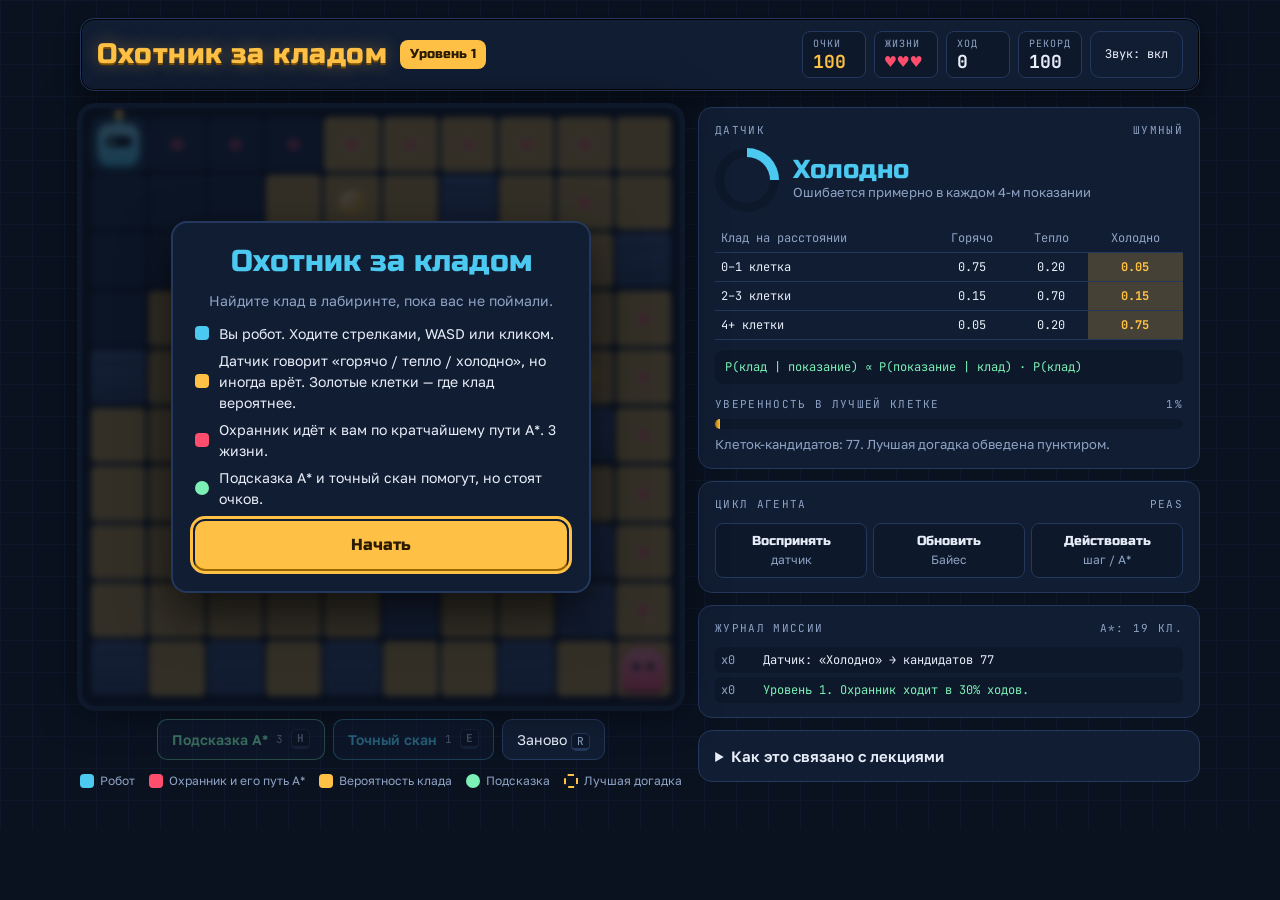
==== game.html @ e3e674cb "Add files via upload" ====
<!doctype html><html><head><meta charset=utf8><meta name=viewport content="width=device-width,initial-scale=1,viewport-fit=cover"><style>:root{color-scheme:light;box-sizing:border-box;padding-top:env(safe-area-inset-top,0px);padding-bottom:env(safe-area-inset-bottom,0px)}html{scroll-padding-top:env(safe-area-inset-top,0px)}body{margin:0;padding:0;font:14px -apple-system,BlinkMacSystemFont,sans-serif;background:#fff;color:#000}img{max-width:100%}[hidden]:not([hidden=until-found i]){display:none!important}</style></head><body>
<title>Охотник за кладом</title>
<meta name="claude:viewport-fit-sides" content="cover">
<link rel="preconnect" href="https://fonts.googleapis.com">
<link rel="stylesheet" href="https://fonts.googleapis.com/css2?family=Russo+One&family=Golos+Text:wght@400;500;600;700&family=JetBrains+Mono:wght@400;600;700&display=swap">
<style>
/* Layout: arcade cabinet — HUD strip on top, glowing dungeon board left, mission console right; single dark game world */
:root{
  color-scheme:dark;
  --bg:#0A1220; --panel:#111D33; --panel2:#0E182B; --floor:#16243E; --line:#24375C;
  --ink:#E8EEF9; --muted:#8FA3C4; --wall:#2E3F66; --wall2:#3B5080;
  --gold:#FFC145; --robot:#4CC9F0; --guard:#FF4D6D; --hint:#7CF0B5;
  --display:"Russo One","Golos Text",system-ui,sans-serif;
  --body:"Golos Text",system-ui,-apple-system,"Segoe UI",sans-serif;
  --mono:"JetBrains Mono",ui-monospace,Menlo,monospace;
}
*{box-sizing:border-box}
[hidden]{display:none!important}
html,body{background:var(--bg)}
body{color:var(--ink);font-family:var(--body);font-size:15px;line-height:1.5;
  background-image:linear-gradient(var(--panel2) 1px,transparent 1px),linear-gradient(90deg,var(--panel2) 1px,transparent 1px);
  background-size:32px 32px;
  padding-left:max(16px,env(safe-area-inset-left,0px));padding-right:max(16px,env(safe-area-inset-right,0px));padding-block:18px 40px}
.wrap{max-width:1120px;margin:0 auto;display:grid;gap:16px}

/* HUD */
.hud{display:flex;flex-wrap:wrap;gap:12px 20px;align-items:center;justify-content:space-between;
  background:var(--panel);border:1px solid var(--line);border-radius:14px;padding:12px 16px;box-shadow:0 0 0 1px #000 inset,0 8px 24px #0006}
.logo{display:flex;align-items:center;gap:12px}
.logo h1{font-family:var(--display);font-weight:400;font-size:clamp(20px,3.2vw,28px);margin:0;line-height:1;letter-spacing:.02em;
  color:var(--gold);text-shadow:0 2px 0 #7a4f00,0 0 18px color-mix(in oklab,var(--gold) 40%,transparent)}
.lvl{font-family:var(--display);font-size:13px;padding:5px 10px;border-radius:8px;background:var(--gold);color:#2a1a00;white-space:nowrap}
.stats{display:flex;flex-wrap:wrap;gap:8px}
.st{display:grid;gap:0;min-width:64px;padding:4px 10px;border-radius:8px;background:var(--panel2);border:1px solid var(--line)}
.st span{font-size:10px;text-transform:uppercase;letter-spacing:.1em;color:var(--muted);font-family:var(--mono)}
.st b{font-family:var(--mono);font-size:18px;font-variant-numeric:tabular-nums;line-height:1.2}
.hearts b{color:var(--guard);letter-spacing:2px}
.hearts b i{font-style:normal;color:var(--line)}
.score b{color:var(--gold)}
.iconbtn{font-family:var(--mono);font-size:12px}

.main{display:grid;grid-template-columns:minmax(0,1.2fr) minmax(0,1fr);gap:16px;align-items:start}
@media (max-width:860px){.main{grid-template-columns:minmax(0,1fr)}}

/* Board */
.stage{display:grid;gap:12px}
.boardShell{position:relative;width:100%;max-width:600px;margin:0 auto}
.board{display:grid;grid-template-columns:repeat(10,1fr);gap:3px;padding:8px;border-radius:14px;width:100%;aspect-ratio:1;position:relative;
  background:#060C17;border:2px solid var(--line);box-shadow:0 0 0 4px var(--panel2),0 0 40px #0008, inset 0 0 30px #000a;touch-action:manipulation;transition:box-shadow .3s}
.board.danger{animation:danger 1s ease-in-out infinite}
@keyframes danger{50%{box-shadow:0 0 0 4px var(--panel2),0 0 38px color-mix(in oklab,var(--guard) 70%,transparent),inset 0 0 30px #000a}}
.board.shake{animation:shake .45s}
@keyframes shake{20%{transform:translate(-8px,2px)}40%{transform:translate(7px,-3px)}60%{transform:translate(-5px,2px)}80%{transform:translate(3px,0)}}
.cell{position:relative;border-radius:5px;display:grid;place-items:center;
  background:linear-gradient(color-mix(in srgb,var(--gold) calc(var(--p,0)*72%),transparent),color-mix(in srgb,var(--gold) calc(var(--p,0)*72%),transparent)),var(--floor);
  box-shadow:inset 0 -2px 0 #0005;font-family:var(--mono);font-size:clamp(8px,1.5vw,11px);font-weight:600;transition:background .4s}
.cell.wall{background:linear-gradient(180deg,var(--wall2),var(--wall));box-shadow:inset 0 2px 0 #ffffff14,inset 0 -3px 0 #0007}
.cell.wall::before{content:"";position:absolute;inset:22% 10%;border-top:2px solid #0004;border-bottom:2px solid #0004}
.cell.visited::before{content:"";position:absolute;width:12%;aspect-ratio:1;border-radius:50%;background:color-mix(in oklab,var(--robot) 45%,transparent);bottom:14%;right:14%}
.cell.adj{cursor:pointer;outline:2px solid color-mix(in oklab,var(--robot) 45%,transparent);outline-offset:-2px}
.cell.adj:hover{outline-color:var(--robot);background:color-mix(in srgb,var(--robot) 22%,var(--floor))}
.cell.best{outline:2px dashed var(--gold);outline-offset:-3px}
.cell .pct{color:#1b1200;opacity:calc(.35 + var(--p,0));pointer-events:none}
.cell .pct.lo{color:var(--muted)}
.cell.gpath::after,.cell.hpath::after{content:"";position:absolute;width:24%;aspect-ratio:1;border-radius:50%;pointer-events:none}
.cell.gpath::after{background:var(--guard);opacity:.55}
.cell.hpath::after{background:var(--hint);box-shadow:0 0 10px var(--hint);animation:blink 1s ease-in-out infinite}
@keyframes blink{50%{opacity:.4}}
.coin{position:absolute;width:42%;aspect-ratio:1;border-radius:50%;background:radial-gradient(circle at 35% 35%,#fff3c4,var(--gold) 45%,#b07800);
  box-shadow:0 0 10px color-mix(in oklab,var(--gold) 60%,transparent);animation:spin 2.2s ease-in-out infinite}
.coin::after{content:"";position:absolute;inset:26%;border-radius:50%;border:2px solid #9a6600aa}
@keyframes spin{50%{transform:scaleX(.35)}}
.star{position:absolute;font-size:clamp(18px,3.4vw,30px);color:var(--gold);text-shadow:0 0 12px var(--gold);animation:pop .6s ease-out}
@keyframes pop{from{transform:scale(0) rotate(-90deg)}}

/* moving layer */
.layer{position:absolute;inset:8px;pointer-events:none}
.tok,.fx{position:absolute;left:0;top:0;width:calc((100% - 27px)/10);aspect-ratio:1;
  transform:translate(calc((100% + 3px)*var(--c,0)),calc((100% + 3px)*var(--r,0)))}
.tok{transition:transform .16s ease-out;z-index:3}
.tok .b{position:absolute;inset:13%}
.robot .b{background:linear-gradient(180deg,#8DE3FA,var(--robot));border-radius:28%;box-shadow:0 3px 0 #1a6f8c,0 0 16px color-mix(in oklab,var(--robot) 60%,transparent)}
.robot .b::before{content:"";position:absolute;left:18%;right:18%;top:30%;height:26%;border-radius:6px;background:#0A1220}
.robot .b::after{content:"";position:absolute;left:28%;width:12%;top:36%;height:14%;border-radius:50%;background:var(--hint);box-shadow:calc(var(--ew,1)*0px) 0 0 0 var(--hint),0 0 0 0 transparent;
  box-shadow:300% 0 0 0 var(--hint)}
.robot .ant{position:absolute;left:46%;top:-2%;width:8%;height:16%;background:#8DE3FA;border-radius:2px}
.robot .ant::after{content:"";position:absolute;left:-60%;top:-60%;width:220%;aspect-ratio:1;border-radius:50%;background:var(--gold);animation:blink .8s infinite}
.guard .b{background:linear-gradient(180deg,#FF8FA3,var(--guard));border-radius:40% 40% 18% 18%;box-shadow:0 3px 0 #8f1d33,0 0 16px color-mix(in oklab,var(--guard) 60%,transparent)}
.guard .b::before,.guard .b::after{content:"";position:absolute;top:34%;width:18%;height:18%;background:#0A1220;border-radius:50%}
.guard .b::before{left:24%;clip-path:polygon(0 30%,100% 0,100% 100%,0 100%)}
.guard .b::after{right:24%;clip-path:polygon(0 0,100% 30%,100% 100%,0 100%)}
.fx{z-index:4}
.ripple::after{content:"";position:absolute;inset:20%;border-radius:50%;border:3px solid var(--rc);animation:ripple .9s ease-out forwards}
@keyframes ripple{to{transform:scale(4.5);opacity:0;border-width:1px}}
.float span{position:absolute;left:50%;top:10%;transform:translateX(-50%);font-family:var(--display);font-size:clamp(12px,2vw,16px);white-space:nowrap;
  color:var(--fc);text-shadow:0 2px 0 #000;animation:floatup 1.1s ease-out forwards}
@keyframes floatup{to{top:-90%;opacity:0}}
canvas.confetti{position:absolute;inset:0;width:100%;height:100%;pointer-events:none;z-index:6}

/* overlay */
.over{position:absolute;inset:0;display:grid;place-items:center;background:#0A1220c4;backdrop-filter:blur(3px);border-radius:14px;z-index:8;padding:16px}
.card{background:var(--panel);border:2px solid var(--line);border-radius:16px;padding:22px;max-width:420px;width:100%;display:grid;gap:12px;text-align:center;box-shadow:0 20px 50px #000a}
.card h2{font-family:var(--display);font-weight:400;margin:0;font-size:clamp(22px,4vw,30px);line-height:1.1}
.card h2.win{color:var(--gold)} .card h2.lose{color:var(--guard)} .card h2.start{color:var(--robot)}
.card p{margin:0;color:var(--muted);font-size:14px}
.card ul{margin:0;padding:0;list-style:none;display:grid;gap:6px;text-align:left;font-size:14px}
.card li{display:flex;gap:10px;align-items:center}
.card li .sw{flex:none}
.bd{font-family:var(--mono);font-size:13px;display:grid;gap:4px;text-align:left;background:var(--panel2);border-radius:10px;padding:10px 12px}
.bd div{display:flex;justify-content:space-between;gap:12px}
.bd .tot{border-top:1px solid var(--line);padding-top:6px;color:var(--gold);font-weight:700}

/* actions */
.actions{display:flex;flex-wrap:wrap;gap:8px;justify-content:center}
button,select{font:inherit;font-size:14px;border-radius:10px;border:1px solid var(--line);background:var(--panel);color:var(--ink);padding:9px 14px;cursor:pointer;transition:transform .08s,background .15s}
button:active{transform:translateY(2px)}
button:hover:not(:disabled){background:#182847}
button.big{font-family:var(--display);font-size:16px;padding:12px 20px;background:var(--gold);color:#2a1a00;border:0;box-shadow:0 4px 0 #9a6600}
button.big:hover:not(:disabled){background:#ffd170}
button.act{display:inline-flex;gap:8px;align-items:center;font-weight:600}
button.act.h{border-color:color-mix(in oklab,var(--hint) 60%,transparent);color:var(--hint)}
button.act.s{border-color:color-mix(in oklab,var(--robot) 60%,transparent);color:var(--robot)}
button.act small{font-family:var(--mono);font-weight:400;color:var(--muted);font-size:11px}
button:disabled{opacity:.4;cursor:not-allowed}
button:focus-visible,.cell:focus-visible{outline:3px solid var(--gold);outline-offset:2px}
kbd{font-family:var(--mono);font-size:11px;border:1px solid var(--line);border-bottom-width:3px;border-radius:5px;padding:0 5px;color:var(--muted);background:var(--panel2)}
.pad{display:none;grid-template-columns:repeat(3,56px);grid-template-rows:repeat(2,48px);gap:6px;justify-content:center}
.pad button{font-size:20px;padding:0;box-shadow:0 3px 0 #000}
.pad .up{grid-column:2;grid-row:1}
.pad [data-d=left]{grid-column:1;grid-row:2}.pad [data-d=down]{grid-column:2;grid-row:2}.pad [data-d=right]{grid-column:3;grid-row:2}
@media (hover:none),(max-width:860px){.pad{display:grid}}
.legend{display:flex;flex-wrap:wrap;gap:6px 14px;justify-content:center;font-size:12px;color:var(--muted)}
.legend span{display:inline-flex;align-items:center;gap:6px}
.sw{width:14px;height:14px;border-radius:4px;display:inline-block}

/* side console */
.side,.stage{grid-template-columns:minmax(0,1fr)}
.side{display:grid;gap:12px}
.panel{background:var(--panel);border:1px solid var(--line);border-radius:14px;padding:14px 16px}
.label{font-family:var(--mono);font-size:11px;text-transform:uppercase;letter-spacing:.12em;color:var(--muted);margin:0 0 10px;display:flex;justify-content:space-between;gap:8px}
.reading{display:flex;align-items:center;gap:14px}
.gauge{width:64px;height:64px;flex:none;border-radius:50%;display:grid;place-items:center;
  background:conic-gradient(var(--rc,var(--muted)) calc(var(--g,0)*1turn),var(--panel2) 0);transition:--g .4s}
.gauge::after{content:"";width:46px;height:46px;border-radius:50%;background:var(--panel)}
.rword{font-family:var(--display);font-size:26px;line-height:1;color:var(--rc,var(--muted))}
.small{font-size:13px;color:var(--muted)}
.tag{font-family:var(--mono);font-size:10px;padding:2px 6px;border-radius:4px;background:var(--robot);color:#04202b;margin-left:6px;vertical-align:middle}
table{border-collapse:collapse;width:100%;font-family:var(--mono);font-size:12px;font-variant-numeric:tabular-nums;margin-top:12px}
th,td{padding:5px 6px;text-align:center;border-bottom:1px solid var(--line)}
th{color:var(--muted);font-weight:400}
th:first-child,td:first-child{text-align:left}
td.hl{background:color-mix(in oklab,var(--gold) 22%,transparent);color:var(--gold);font-weight:700}
.tbl{overflow-x:auto}
.formula{font-family:var(--mono);font-size:12px;background:var(--panel2);border-radius:8px;padding:8px 10px;margin-top:10px;overflow-x:auto;white-space:nowrap;color:var(--hint)}
.meter{height:10px;border-radius:6px;background:var(--panel2);overflow:hidden;margin-top:6px}
.meter i{display:block;height:100%;width:var(--w,0%);background:linear-gradient(90deg,#b07800,var(--gold));transition:width .4s}
.loop{display:grid;grid-template-columns:repeat(3,minmax(0,1fr));gap:6px}
.step{font-size:12px;text-align:center;padding:8px 4px;border-radius:8px;background:var(--panel2);border:1px solid var(--line);color:var(--muted);transition:all .2s}
.step b{display:block;font-family:var(--display);font-weight:400;font-size:13px;color:var(--ink)}
.step.on{background:var(--robot);border-color:var(--robot);color:#04202b}
.step.on b{color:#04202b}
.log{list-style:none;margin:0;padding:0;display:grid;gap:4px;font-family:var(--mono);font-size:12px;max-height:180px;overflow-y:auto}
.log li{display:flex;gap:8px;padding:4px 6px;border-radius:6px;background:var(--panel2)}
.log li em{font-style:normal;color:var(--muted);flex:none;min-width:34px}
.log li.good{color:var(--gold)} .log li.bad{color:var(--guard)} .log li.info{color:var(--hint)}
.log li:first-child{animation:slidein .3s}
@keyframes slidein{from{opacity:0;transform:translateX(-8px)}}
details summary{cursor:pointer;font-weight:600}
details li,details p{color:var(--muted);font-size:14px}
details ul{padding-left:18px;margin:8px 0 0}
@media (prefers-reduced-motion:reduce){*,*::before,*::after{animation:none!important;transition:none!important}}
</style>

<div class="wrap">
  <header class="hud">
    <div class="logo"><h1>Охотник за кладом</h1><span class="lvl" id="lvl">Уровень 1</span></div>
    <div class="stats">
      <div class="st score"><span>Очки</span><b id="hScore">0</b></div>
      <div class="st hearts"><span>Жизни</span><b id="hLives">♥♥♥</b></div>
      <div class="st"><span>Ход</span><b id="hTurn">0</b></div>
      <div class="st"><span>Рекорд</span><b id="hBest">0</b></div>
      <button class="iconbtn" id="soundBtn" aria-pressed="true">Звук: вкл</button>
    </div>
  </header>

  <div class="main">
    <div class="stage">
      <div class="boardShell">
        <div class="board" id="board" aria-label="Игровое поле 10 на 10"></div>
        <div class="over" id="over"></div>
      </div>
      <div class="actions">
        <button class="act h" id="hintBtn">Подсказка A* <small id="hintN">3</small> <kbd>H</kbd></button>
        <button class="act s" id="scanBtn">Точный скан <small id="scanN">1</small> <kbd>E</kbd></button>
        <button id="newBtn">Заново <kbd>R</kbd></button>
      </div>
      <div class="pad" aria-label="Кнопки движения">
        <button class="up" data-d="up" aria-label="Вверх">↑</button>
        <button data-d="left" aria-label="Влево">←</button>
        <button data-d="down" aria-label="Вниз">↓</button>
        <button data-d="right" aria-label="Вправо">→</button>
      </div>
      <div class="legend">
        <span><i class="sw" style="background:var(--robot)"></i>Робот</span>
        <span><i class="sw" style="background:var(--guard)"></i>Охранник и его путь A*</span>
        <span><i class="sw" style="background:var(--gold)"></i>Вероятность клада</span>
        <span><i class="sw" style="background:var(--hint);border-radius:50%"></i>Подсказка</span>
        <span><i class="sw" style="outline:2px dashed var(--gold);outline-offset:-2px"></i>Лучшая догадка</span>
      </div>
    </div>

    <aside class="side">
      <div class="panel">
        <p class="label"><span>Датчик</span><span id="rKind">шумный</span></p>
        <div class="reading">
          <div class="gauge" id="gauge"></div>
          <div>
            <div class="rword" id="rword">—</div>
            <div class="small" id="rnote">Ошибается примерно в каждом 4-м показании</div>
          </div>
        </div>
        <div class="tbl"><table aria-label="Модель датчика P(показание | расстояние)">
          <thead><tr><th>Клад на расстоянии</th><th>Горячо</th><th>Тепло</th><th>Холодно</th></tr></thead>
          <tbody id="mtx"></tbody>
        </table></div>
        <div class="formula">P(клад | показание) ∝ P(показание | клад) · P(клад)</div>
        <p class="label" style="margin:12px 0 0"><span>Уверенность в лучшей клетке</span><span id="conf">0%</span></p>
        <div class="meter"><i id="meter"></i></div>
        <p class="small" id="alive" style="margin:6px 0 0"></p>
      </div>

      <div class="panel">
        <p class="label"><span>Цикл агента</span><span>PEAS</span></p>
        <div class="loop">
          <div class="step" id="s1"><b>Воспринять</b>датчик</div>
          <div class="step" id="s2"><b>Обновить</b>Байес</div>
          <div class="step" id="s3"><b>Действовать</b>шаг / A*</div>
        </div>
      </div>

      <div class="panel">
        <p class="label"><span>Журнал миссии</span><span id="expN"></span></p>
        <ul class="log" id="log"></ul>
      </div>

      <details class="panel">
        <summary>Как это связано с лекциями</summary>
        <ul>
          <li><b>Агент и PEAS.</b> P: найти клад и не попасться. E: лабиринт 10×10, частично наблюдаемый. A: шаги вверх, вниз, влево, вправо. S: шумный датчик и точный скан.</li>
          <li><b>Байес.</b> Сначала все клетки равновероятны. После каждого показания вероятность клетки умножается на правдоподобие P(показание | клад тут) и нормируется. Точный скан даёт правдоподобие 1 или 0 и сразу отсекает много клеток.</li>
          <li><b>A*.</b> Охранник и подсказка ищут путь с f(n) = g(n) + h(n), h — манхэттенское расстояние. Оно допустимо, поэтому путь всегда кратчайший.</li>
        </ul>
        <p>Очки: на старте 100, монета +25, подсказка −50, скан −30, клад +300 и бонус за скорость. С каждым уровнем больше стен и охранник быстрее.</p>
      </details>
    </aside>
  </div>
</div>

<script>
(() => {
const N = 10;
const CATS = ["hot","warm","cold"];
const RU = {hot:"Горячо", warm:"Тепло", cold:"Холодно"};
const DIST = {hot:"0–1 клетка", warm:"2–3 клетки", cold:"4+ клетки"};
const COLOR = {hot:"var(--guard)", warm:"var(--gold)", cold:"var(--robot)"};
const GVAL = {hot:1, warm:.6, cold:.25};
const M = {hot:{hot:.75,warm:.20,cold:.05}, warm:{hot:.15,warm:.70,cold:.15}, cold:{hot:.05,warm:.20,cold:.75}};
const cat = d => d <= 1 ? "hot" : d <= 3 ? "warm" : "cold";
const rc = i => [Math.floor(i/N), i%N];
const id = (r,c) => r*N+c;
const man = (a,b) => { const [ar,ac]=rc(a),[br,bc]=rc(b); return Math.abs(ar-br)+Math.abs(ac-bc); };
const $ = s => document.getElementById(s);

const boardEl = $("board"), overEl = $("over");
const cells = [];
for (let i=0;i<N*N;i++){ const d=document.createElement("div"); d.className="cell"; d.dataset.i=i; boardEl.appendChild(d); cells.push(d); }
const layer = document.createElement("div"); layer.className="layer"; boardEl.appendChild(layer);
const robotEl = document.createElement("div"); robotEl.className="tok robot"; robotEl.innerHTML='<div class="b"></div><div class="ant"></div>';
const guardEl = document.createElement("div"); guardEl.className="tok guard"; guardEl.innerHTML='<div class="b"></div>';
layer.append(robotEl, guardEl);
const place = (el,i) => { const [r,c]=rc(i); el.style.setProperty("--r",r); el.style.setProperty("--c",c); };

let best = 0; try { best = +localStorage.getItem("klad-best") || 0; } catch(e){}
const G = {level:1, lives:3, score:100, sound:true};
let L = null, phase = "start";

/* ---------- sound ---------- */
let ac = null;
function tone(f, d=.08, type="square", v=.04, delay=0){
  if (!G.sound) return;
  try {
    ac = ac || new (window.AudioContext||window.webkitAudioContext)();
    const t = ac.currentTime + delay, o = ac.createOscillator(), g = ac.createGain();
    o.type = type; o.frequency.setValueAtTime(f, t);
    g.gain.setValueAtTime(v, t); g.gain.exponentialRampToValueAtTime(.0001, t+d);
    o.connect(g).connect(ac.destination); o.start(t); o.stop(t+d+.02);
  } catch(e){}
}
const sfx = {
  step:()=>tone(200,.04,"square",.02),
  hot:()=>tone(880,.14,"sine",.06), warm:()=>tone(620,.14,"sine",.05), cold:()=>tone(330,.16,"sine",.05),
  coin:()=>{tone(988,.07,"square",.04);tone(1319,.14,"square",.04,.07);},
  hint:()=>{tone(523,.08,"triangle",.06);tone(784,.12,"triangle",.06,.08);},
  scan:()=>{[300,450,600,800].forEach((f,k)=>tone(f,.07,"sine",.05,k*.05));},
  hurt:()=>{tone(180,.3,"sawtooth",.07);tone(120,.35,"sawtooth",.06,.12);},
  win:()=>{[523,659,784,1047,1319].forEach((f,k)=>tone(f,.16,"square",.05,k*.09));},
  over:()=>{[392,330,262,196].forEach((f,k)=>tone(f,.22,"triangle",.07,k*.16));},
  alarm:()=>tone(660,.08,"square",.03)
};

/* ---------- map & search ---------- */
function nb(i, walls){
  const [r,c]=rc(i), out=[];
  for (const [dr,dc] of [[-1,0],[1,0],[0,-1],[0,1]]){ const a=r+dr,b=c+dc; if(a>=0&&a<N&&b>=0&&b<N&&!walls.has(id(a,b))) out.push(id(a,b)); }
  return out;
}
function bfsDist(src, walls){
  const d = new Map([[src,0]]), q=[src];
  while(q.length){ const x=q.shift(); for(const n of nb(x,walls)) if(!d.has(n)){ d.set(n,d.get(x)+1); q.push(n);} }
  return d;
}
function astar(s, goal, walls){
  const g=new Map([[s,0]]), from=new Map(), closed=new Set(), open=[{i:s,f:man(s,goal)}];
  let exp=0;
  while(open.length){
    open.sort((a,b)=>a.f-b.f || man(a.i,goal)-man(b.i,goal));
    const {i}=open.shift(); if(closed.has(i)) continue; closed.add(i); exp++;
    if(i===goal){ const p=[i]; let k=i; while(from.has(k)){k=from.get(k); p.unshift(k);} return {path:p, exp}; }
    for(const n of nb(i,walls)){ const ng=g.get(i)+1; if(ng<(g.has(n)?g.get(n):1e9)){ g.set(n,ng); from.set(n,i); open.push({i:n,f:ng+man(n,goal)}); } }
  }
  return {path:null, exp};
}
function makeMap(prob){
  const start=id(0,0), gs=id(N-1,N-1), keep=new Set([start,gs,id(0,1),id(1,0),id(N-1,N-2),id(N-2,N-1)]);
  for(let t=0;t<600;t++){
    const walls=new Set();
    for(let i=0;i<N*N;i++) if(!keep.has(i) && Math.random()<prob) walls.add(i);
    if(bfsDist(start,walls).size===N*N-walls.size) return {walls,start,gs};
  }
  return {walls:new Set(),start,gs};
}

/* ---------- game flow ---------- */
function startLevel(){
  const lv = G.level;
  const {walls,start,gs} = makeMap(Math.min(.27, .15 + .03*(lv-1)));
  const free=[]; for(let i=0;i<N*N;i++) if(!walls.has(i)) free.push(i);
  const cand = free.filter(i => man(i,start)>=6 && man(i,gs)>=2);
  const treasure = cand[Math.floor(Math.random()*cand.length)];
  const coins = new Set();
  const pool = free.filter(i => i!==start && i!==gs && i!==treasure);
  while(coins.size<4 && pool.length) coins.add(pool.splice(Math.floor(Math.random()*pool.length),1)[0]);
  const belief = new Float64Array(N*N);
  for(const i of free) if(i!==start) belief[i]=1;
  L = {walls, free, robot:start, guard:gs, treasure, coins, belief, visited:new Set([start]),
       turn:0, hints:3, scans:1, acc:0, rate:Math.min(.9, .3 + .15*(lv-1)),
       hintPath:null, guardPath:[], exp:null, reading:null, exact:false, startScore:G.score, coinsGot:0};
  $("log").innerHTML = "";
  normalize();
  robotEl.style.transition="none"; guardEl.style.transition="none";
  place(robotEl,start); place(guardEl,gs);
  requestAnimationFrame(()=>{ robotEl.style.transition=""; guardEl.style.transition=""; });
  log(`Уровень ${lv}. Охранник ходит в ${Math.round(L.rate*100)}% ходов.`, "info");
  sense(false, true);
  planGuard();
  render();
}
function normalize(){ let s=0; for(const i of L.free) s+=L.belief[i]; if(s>0) for(const i of L.free) L.belief[i]/=s; }

function sense(exact, quiet){
  const trueCat = cat(man(L.robot, L.treasure));
  let reading = trueCat;
  if(!exact){ const r=Math.random(); let a=0; for(const k of CATS){ a+=M[trueCat][k]; if(r<a){reading=k;break;} } }
  for(const i of L.free){
    const c = cat(man(L.robot,i));
    L.belief[i] *= exact ? (c===reading?1:0) : M[c][reading];
  }
  L.belief[L.robot]=0;
  normalize();
  L.reading = reading; L.exact = exact;
  ripple(L.robot, COLOR[reading]);
  if(!quiet) sfx[reading]();
  const alive = L.free.filter(i=>L.belief[i]>.005).length;
  log(`${exact?"Скан":"Датчик"}: «${RU[reading]}» → кандидатов ${alive}`, exact?"info":"");
}
function planGuard(){ const r=astar(L.guard,L.robot,L.walls); L.guardPath=r.path||[]; L.exp=r.exp; }

function tryMove(t){
  if(phase!=="play") return;
  if(!nb(L.robot,L.walls).includes(t)) return;
  L.robot=t; L.turn++; L.hintPath=null; L.visited.add(t);
  place(robotEl,t); sfx.step(); pulse();
  if(t===L.guard) return hurt();
  if(L.coins.has(t)){ L.coins.delete(t); L.coinsGot++; addScore(25); floatText(t,"+25","var(--gold)"); sfx.coin(); log("Монета +25","good"); }
  if(t===L.treasure) return levelClear();
  sense(false);
  L.acc += L.rate;
  if(L.acc>=1){
    L.acc-=1; planGuard();
    if(L.guardPath.length>1){ L.guard=L.guardPath[1]; place(guardEl,L.guard); }
    if(L.guard===L.robot) return hurt();
  }
  planGuard();
  const gd = L.guardPath.length-1;
  if(gd>0 && gd<=3) sfx.alarm();
  render();
}
function move(dir){
  const [r,c]=rc(L.robot), d={up:[-1,0],down:[1,0],left:[0,-1],right:[0,1]}[dir];
  const a=r+d[0], b=c+d[1]; if(a<0||a>=N||b<0||b>=N) return;
  tryMove(id(a,b));
}
function hint(){
  if(phase!=="play"||L.hints<=0) return;
  const b = bestCell();
  const r = astar(L.robot,b,L.walls); if(!r.path) return;
  L.hintPath=r.path; L.hints--; L.exp=r.exp; addScore(-50); floatText(L.robot,"−50","var(--hint)"); sfx.hint();
  log(`Подсказка: ${r.path.length-1} шагов, A* раскрыл ${r.exp} клеток`,"info");
  render();
}
function scan(){
  if(phase!=="play"||L.scans<=0) return;
  L.scans--; addScore(-30); floatText(L.robot,"−30","var(--robot)"); sfx.scan();
  sense(true, true); render();
}
function bestCell(){ let b=-1,bp=-1; for(const i of L.free) if(L.belief[i]>bp){bp=L.belief[i];b=i;} return b; }

function hurt(){
  G.lives--; addScore(-150); sfx.hurt(); shake(); floatText(L.robot,"−♥","var(--guard)");
  log("Охранник поймал робота! −1 жизнь","bad");
  if(G.lives<=0){ render(); return gameOver(); }
  const d = bfsDist(L.robot,L.walls); let far=L.guard, fd=-1;
  for(const [k,v] of d) if(v>fd && k!==L.treasure){fd=v;far=k;}
  L.guard=far; L.acc=0;
  setTimeout(()=>place(guardEl,far),250);
  planGuard(); render();
}
function levelClear(){
  phase="clear";
  const base=300, lvB=100*G.level, speed=Math.max(0,200-L.turn*5);
  addScore(base+lvB+speed);
  sfx.win(); confetti(); render(true);
  const gained = G.score - L.startScore;
  showCard(`<h2 class="win">Клад найден!</h2>
    <p>Уровень ${G.level} пройден за ${L.turn} ${plural(L.turn)}.</p>
    <div class="bd">
      <div><span>Клад</span><span>+${base}</span></div>
      <div><span>Бонус уровня</span><span>+${lvB}</span></div>
      <div><span>Бонус за скорость</span><span>+${speed}</span></div>
      <div><span>Монеты (${L.coinsGot})</span><span>+${L.coinsGot*25}</span></div>
      <div class="tot"><span>Итого за уровень</span><span>${gained>=0?"+":""}${gained}</span></div>
    </div>
    <p>Дальше стен больше, а охранник быстрее.</p>
    <button class="big" data-go="next">Уровень ${G.level+1} →</button>`);
}
function gameOver(){
  phase="over"; sfx.over();
  const rec = G.score>best; if(rec){ best=G.score; try{localStorage.setItem("klad-best",best);}catch(e){} }
  render(true);
  showCard(`<h2 class="lose">Игра окончена</h2>
    <p>Вы дошли до уровня ${G.level}. Звезда на поле показывает, где был клад.</p>
    <div class="bd"><div class="tot"><span>Очки</span><span>${G.score}</span></div><div><span>Рекорд</span><span>${best}${rec?" · новый!":""}</span></div></div>
    <button class="big" data-go="restart">Играть снова</button>`);
}
function startScreen(){
  phase="start";
  showCard(`<h2 class="start">Охотник за кладом</h2>
    <p>Найдите клад в лабиринте, пока вас не поймали.</p>
    <ul>
      <li><i class="sw" style="background:var(--robot)"></i>Вы робот. Ходите стрелками, WASD или кликом.</li>
      <li><i class="sw" style="background:var(--gold)"></i>Датчик говорит «горячо / тепло / холодно», но иногда врёт. Золотые клетки — где клад вероятнее.</li>
      <li><i class="sw" style="background:var(--guard)"></i>Охранник идёт к вам по кратчайшему пути A*. 3 жизни.</li>
      <li><i class="sw" style="background:var(--hint);border-radius:50%"></i>Подсказка A* и точный скан помогут, но стоят очков.</li>
    </ul>
    <button class="big" data-go="start">Начать</button>`);
}
function showCard(html){ overEl.innerHTML=`<div class="card">${html}</div>`; overEl.hidden=false; const b=overEl.querySelector("button"); b&&b.focus(); }
overEl.addEventListener("click", e=>{
  const go = e.target.closest("[data-go]")?.dataset.go; if(!go) return;
  overEl.hidden=true;
  if(go==="next") G.level++;
  if(go==="restart"||go==="start"){ if(go==="restart"){G.level=1;G.lives=3;G.score=100;} }
  phase="play"; startLevel();
});
function plural(n){ const a=n%10,b=n%100; if(a===1&&b!==11) return "ход"; if(a>=2&&a<=4&&(b<12||b>14)) return "хода"; return "ходов"; }

/* ---------- effects ---------- */
function addScore(n){ G.score=Math.max(0,G.score+n); }
function fxAt(i, cls){ const el=document.createElement("div"); el.className="fx "+cls; const [r,c]=rc(i); el.style.setProperty("--r",r); el.style.setProperty("--c",c); layer.appendChild(el); return el; }
function ripple(i,col){ const el=fxAt(i,"ripple"); el.style.setProperty("--rc",col); setTimeout(()=>el.remove(),950); }
function floatText(i,t,col){ const el=fxAt(i,"float"); el.style.setProperty("--fc",col); el.innerHTML=`<span>${t}</span>`; setTimeout(()=>el.remove(),1150); }
function shake(){ boardEl.classList.remove("shake"); void boardEl.offsetWidth; boardEl.classList.add("shake"); }
function pulse(){ const ids=["s1","s2","s3"]; ids.forEach((x,k)=>setTimeout(()=>ids.forEach(y=>$(y).classList.toggle("on",y===x)),k*170)); setTimeout(()=>ids.forEach(y=>$(y).classList.remove("on")),760); }
function log(t,kind=""){ const li=document.createElement("li"); li.className=kind; li.innerHTML=`<em>${L?("х"+L.turn):""}</em><span></span>`; li.lastChild.textContent=t; const ul=$("log"); ul.prepend(li); while(ul.children.length>30) ul.lastChild.remove(); }
function confetti(){
  if(matchMedia("(prefers-reduced-motion: reduce)").matches) return;
  const cv=document.createElement("canvas"); cv.className="confetti"; boardEl.appendChild(cv);
  const W=cv.width=boardEl.clientWidth*2, H=cv.height=boardEl.clientHeight*2, x=cv.getContext("2d");
  const cols=["#FFC145","#4CC9F0","#7CF0B5","#FF4D6D","#E8EEF9"];
  const ps=Array.from({length:120},()=>({x:W/2,y:H/2,vx:(Math.random()-.5)*28,vy:-Math.random()*26-6,s:6+Math.random()*8,c:cols[Math.floor(Math.random()*5)],a:Math.random()*6}));
  let f=0; (function tick(){ x.clearRect(0,0,W,H); for(const p of ps){p.vy+=.9;p.x+=p.vx;p.y+=p.vy;p.a+=.2; x.save();x.translate(p.x,p.y);x.rotate(p.a);x.fillStyle=p.c;x.fillRect(-p.s/2,-p.s/4,p.s,p.s/2);x.restore();}
    if(++f<90) requestAnimationFrame(tick); else cv.remove(); })();
}

/* ---------- render ---------- */
function render(reveal){
  let max=0; for(const i of L.free) max=Math.max(max,L.belief[i]);
  const b = bestCell();
  const gset=new Set(L.guardPath.slice(1,-1)), hset=new Set(L.hintPath?L.hintPath.slice(1):[]);
  const adj=new Set(phase==="play"?nb(L.robot,L.walls):[]);
  for(let i=0;i<N*N;i++){
    const el=cells[i], wall=L.walls.has(i), p=L.belief[i];
    el.className="cell"+(wall?" wall":"")+(L.visited.has(i)&&i!==L.robot?" visited":"")+(adj.has(i)?" adj":"")+
      (gset.has(i)?" gpath":"")+(hset.has(i)?" hpath":"")+(i===b&&phase==="play"&&max>0?" best":"");
    const mean = 1/L.free.length;
    const rel = wall||max<=mean*1.01?0:Math.max(0,Math.min(1,(p-mean)/(max-mean)));
    el.style.setProperty("--p", rel.toFixed(3));
    let h="";
    if(L.coins.has(i)) h+=`<span class="coin"></span>`;
    else if(!wall && p>=.03 && i!==L.robot && i!==L.guard) h+=`<span class="pct${rel<.45?" lo":""}">${Math.round(p*100)}</span>`;
    if(reveal && i===L.treasure) h+=`<span class="star">★</span>`;
    el.innerHTML=h;
    el.tabIndex=adj.has(i)?0:-1;
    el.setAttribute("aria-label", wall?"стена":adj.has(i)?"шагнуть сюда":"клетка");
  }
  robotEl.style.opacity = G.lives>0 ? 1 : .25;
  const gd=L.guardPath.length-1;
  boardEl.classList.toggle("danger", phase==="play" && gd>0 && gd<=3);
  // HUD
  $("lvl").textContent=`Уровень ${G.level}`;
  $("hScore").textContent=G.score; $("hTurn").textContent=L.turn; $("hBest").textContent=Math.max(best,G.score);
  $("hLives").innerHTML="♥".repeat(Math.max(0,G.lives))+`<i>${"♥".repeat(3-Math.max(0,G.lives))}</i>`;
  $("hintN").textContent=L.hints; $("scanN").textContent=L.scans;
  $("hintBtn").disabled=phase!=="play"||L.hints<=0; $("scanBtn").disabled=phase!=="play"||L.scans<=0;
  // sensor
  const g=$("gauge"), rw=$("rword");
  const col = L.reading?COLOR[L.reading]:"var(--muted)";
  g.style.setProperty("--rc",col); g.style.setProperty("--g",L.reading?GVAL[L.reading]:0);
  rw.style.setProperty("--rc",col); rw.innerHTML=L.reading?RU[L.reading]+(L.exact?'<span class="tag">точно</span>':""):"—";
  $("rKind").textContent=L.exact?"точный скан":"шумный";
  $("mtx").innerHTML=CATS.map(t=>`<tr><td>${DIST[t]}</td>${CATS.map(k=>`<td class="${k===L.reading&&!L.exact?"hl":""}">${M[t][k].toFixed(2)}</td>`).join("")}</tr>`).join("");
  const conf=Math.round(max*100);
  $("conf").textContent=conf+"%"; $("meter").style.setProperty("--w",conf+"%");
  const alive=L.free.filter(i=>L.belief[i]>.005).length;
  $("alive").textContent=`Клеток-кандидатов: ${alive}. Лучшая догадка обведена пунктиром.`;
  $("expN").textContent=L.exp!=null?`A*: ${L.exp} кл.`:"";
}

/* ---------- input ---------- */
boardEl.addEventListener("click",e=>{ const c=e.target.closest(".cell"); if(c) tryMove(+c.dataset.i); });
boardEl.addEventListener("keydown",e=>{ const c=e.target.closest(".cell"); if(c&&(e.key==="Enter"||e.key===" ")){e.preventDefault();tryMove(+c.dataset.i);} });
document.querySelectorAll(".pad button").forEach(b=>b.addEventListener("click",()=>move(b.dataset.d)));
$("hintBtn").onclick=hint; $("scanBtn").onclick=scan;
$("newBtn").onclick=()=>{ G.level=1;G.lives=3;G.score=100; overEl.hidden=true; phase="play"; startLevel(); };
$("soundBtn").onclick=e=>{ G.sound=!G.sound; e.currentTarget.textContent="Звук: "+(G.sound?"вкл":"выкл"); e.currentTarget.setAttribute("aria-pressed",G.sound); };
document.addEventListener("keydown",e=>{
  if(e.target.closest&&e.target.closest(".over")) return;
  const k=e.key.toLowerCase();
  const m={arrowup:"up",w:"up","ц":"up",arrowdown:"down",s:"down","ы":"down",arrowleft:"left",a:"left","ф":"left",arrowright:"right",d:"right","в":"right"};
  if(m[k]){ e.preventDefault(); move(m[k]); }
  else if(k==="h"||k==="р") hint();
  else if(k==="e"||k==="у") scan();
  else if(k==="r"||k==="к") $("newBtn").click();
});

startLevel();
phase="start"; render(); startScreen();
})();
</script>

</body></html>
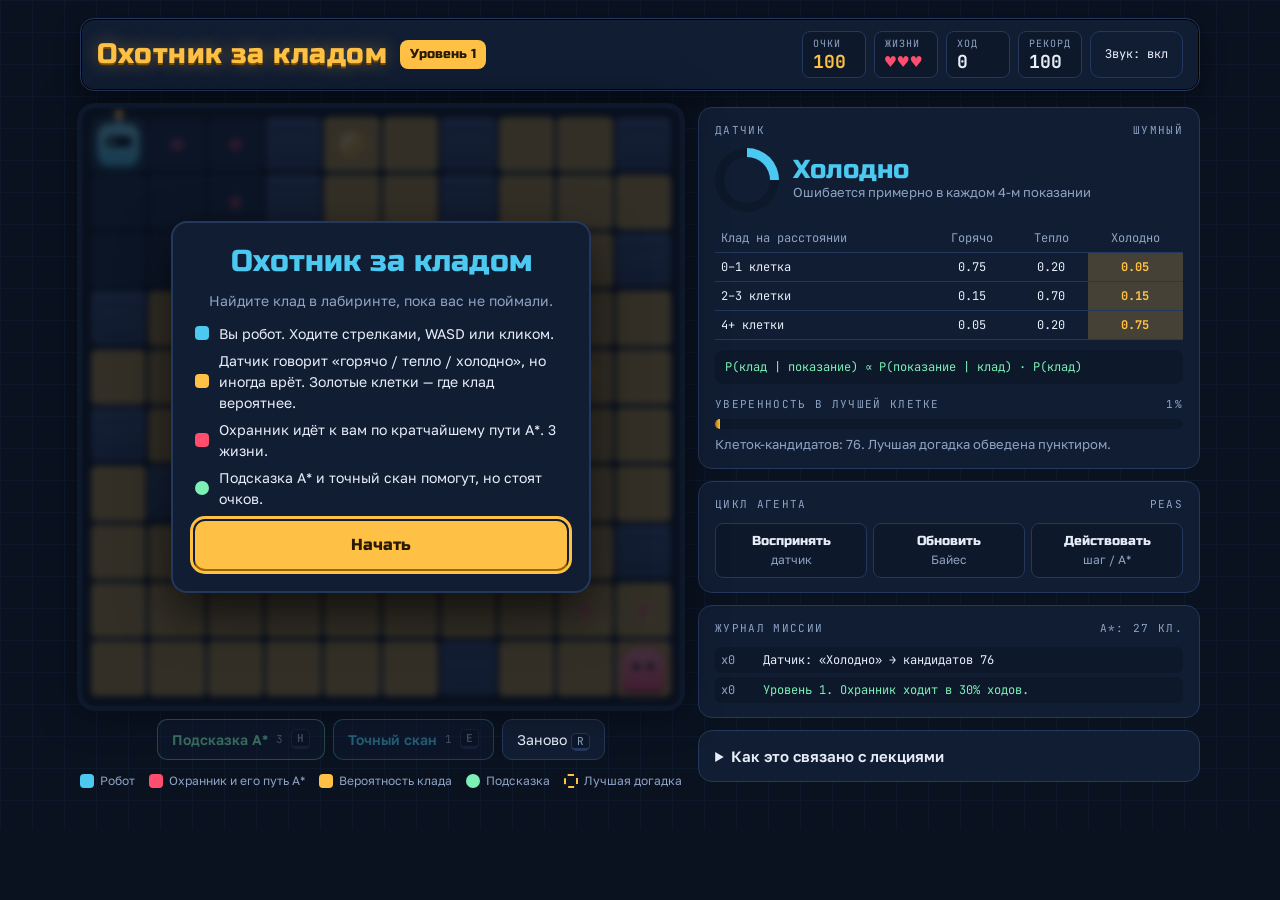
==== commit 911cf8ec: "Add files via upload" ====
--- a/game.html
+++ b/game.html
@@ -1,6 +1,5 @@
 <!doctype html><html><head><meta charset=utf8><meta name=viewport content="width=device-width,initial-scale=1,viewport-fit=cover"><style>:root{color-scheme:light;box-sizing:border-box;padding-top:env(safe-area-inset-top,0px);padding-bottom:env(safe-area-inset-bottom,0px)}html{scroll-padding-top:env(safe-area-inset-top,0px)}body{margin:0;padding:0;font:14px -apple-system,BlinkMacSystemFont,sans-serif;background:#fff;color:#000}img{max-width:100%}[hidden]:not([hidden=until-found i]){display:none!important}</style></head><body>
 <title>Охотник за кладом</title>
-<meta name="claude:viewport-fit-sides" content="cover">
 <link rel="preconnect" href="https://fonts.googleapis.com">
 <link rel="stylesheet" href="https://fonts.googleapis.com/css2?family=Russo+One&family=Golos+Text:wght@400;500;600;700&family=JetBrains+Mono:wght@400;600;700&display=swap">
 <style>
